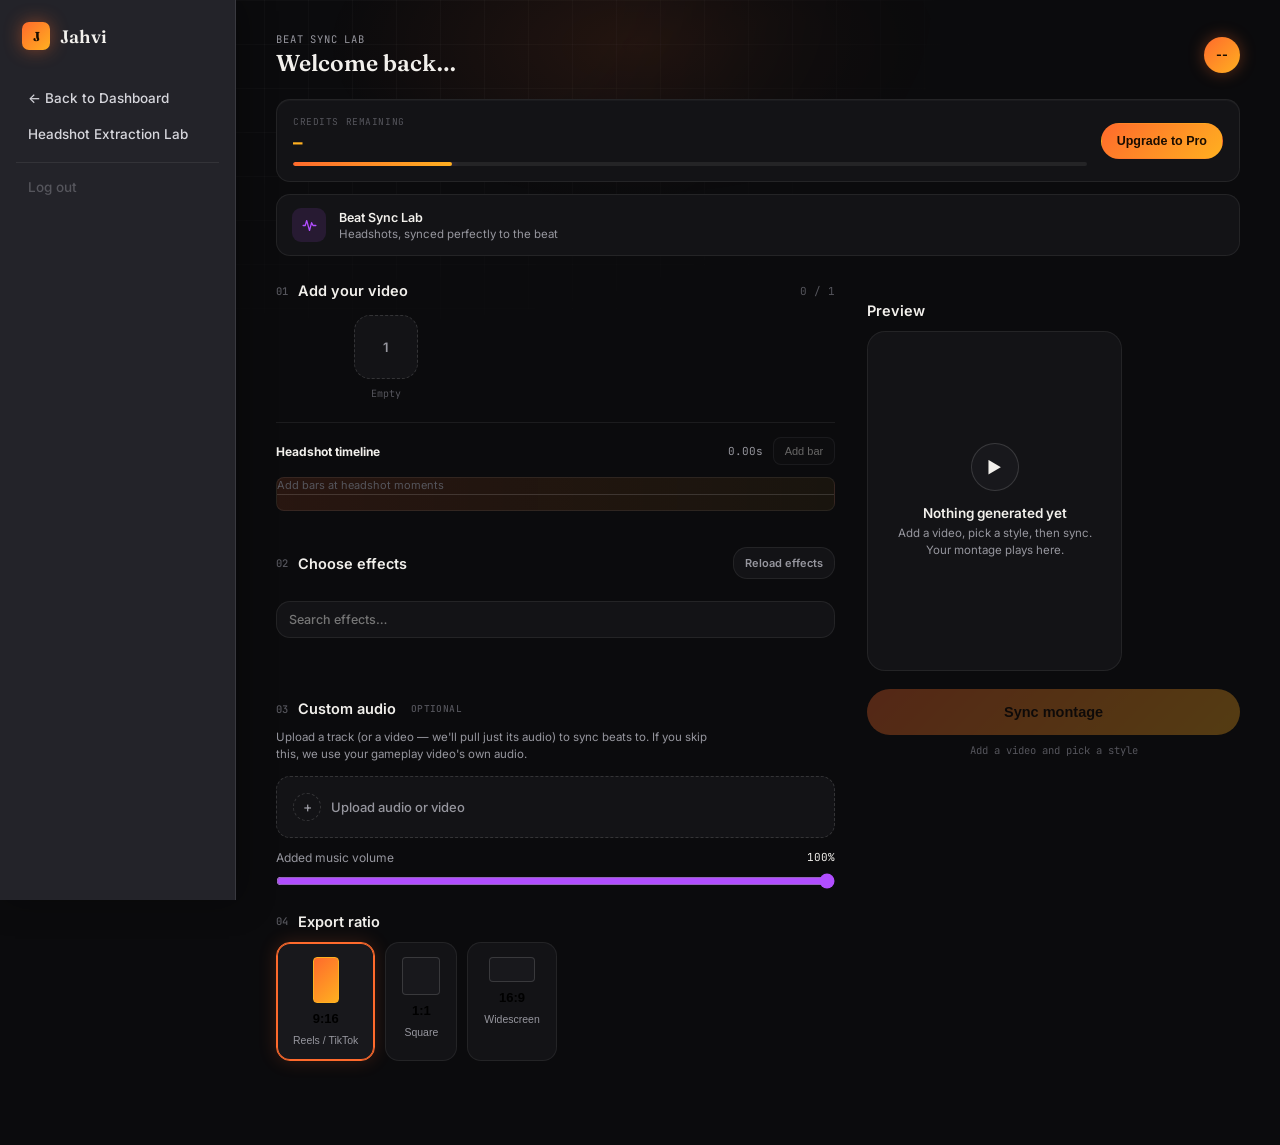
==== frontend/beat_sync_lab.html @ 6cf79934 "Initial project commit" ====
<!DOCTYPE html>
<html lang="en">
<head>
<meta charset="UTF-8">
<meta name="viewport" content="width=device-width, initial-scale=1.0">
<title>Jahvi — Beat Sync Lab</title>
<link rel="preconnect" href="https://fonts.googleapis.com">
<link href="https://fonts.googleapis.com/css2?family=Fraunces:ital,wght@0,600;0,700;1,600&family=Inter:wght@400;500;600;700&family=JetBrains+Mono:wght@400;500&display=swap" rel="stylesheet">
<link rel="stylesheet" href="beat_sync_lab.css">
<link rel="stylesheet" href="timeline.css">
<link rel="stylesheet" href="effects.css">
</head>
<body>

<div class="bg-grid"></div>
<div class="nav-overlay" id="navOverlay"></div>

<div class="app-shell">

  <!-- ================= Sidebar ================= -->
  <nav class="side-panel" id="sidePanel">
    <div class="side-logo">
      <img src="icon/clipForge.png" alt="" class="logo-img" onerror="this.style.display='none'; this.nextElementSibling.style.display='flex';">
      <span class="logo-mark" style="display:none;">J</span>
      <span>Jahvi</span>
    </div>

    <a class="side-link" href="dashboard.html">← Back to Dashboard</a>
    <a class="side-link" href="headshot_extraction_lab.html">Headshot Extraction Lab</a>

    <a class="side-link logout" href="#">Log out</a>
  </nav>

  <!-- ================= Main ================= -->
  <main class="main">

    <!-- Header -->
    <header class="topbar">
      <button class="menu-btn" id="menuBtn" aria-label="Open menu">
        <span></span><span></span><span></span>
      </button>
      <div class="topbar-logo">
        <img src="icon/clipForge.png" alt="" class="logo-img" onerror="this.style.display='none'; this.nextElementSibling.style.display='flex';">
        <span class="logo-mark" style="display:none;">J</span>
        <span class="topbar-logo-text">Jahvi</span>
      </div>
      <div class="greeting">
        <div class="greeting-eyebrow">Beat Sync Lab</div>
        <div class="greeting-name" id="userName">Welcome back…</div>
      </div>
      <div class="avatar" id="userAvatar" aria-label="Your account">--</div>
    </header>

    <div class="top-row">
      <div class="credits-card">
        <div class="credits-info">
          <div class="credits-label">Credits remaining</div>
          <div class="credits-count"><span id="creditsLeft">–</span></div>
          <div class="credits-track"><div class="credits-fill" id="creditsFill"></div></div>
        </div>
        <button type="button" class="upgrade-btn">Upgrade to Pro</button>
      </div>

      <div class="page-identity">
        <div class="page-identity-icon">
          <svg viewBox="0 0 24 24" fill="none" stroke="currentColor" stroke-width="1.8" stroke-linecap="round" stroke-linejoin="round">
            <path d="M3 12h3l2-7 4 14 3-11 2 4h4"/>
          </svg>
        </div>
        <div>
          <div class="page-identity-title">Beat Sync Lab</div>
          <div class="page-identity-sub">Headshots, synced perfectly to the beat</div>
        </div>
      </div>
    </div>


    <div class="content-grid">

      <!-- ============ Left column: workflow ============ -->
      <div class="col-main">

        <div class="section">
          <div class="section-head">
            <div class="section-title"><span class="step-index">01</span>Add your video</div>
            <div class="section-hint" id="clipCount">0 / 1</div>
          </div>

          <div class="reel" id="reel">
            <div class="clip-slot">
              <div class="clip-box" data-index="0">1</div>
              <div class="clip-label">Empty</div>
            </div>
          </div>

          <div class="video-preview-card" id="videoPreviewCard" style="display:none;">
            <video id="videoPreviewPlayer" class="video-preview-player" controls playsinline></video>
            <div class="video-preview-actions">
              <button type="button" class="preview-action-btn" id="replaceVideoBtn">Replace</button>
              <button type="button" class="preview-action-btn preview-action-danger" id="deleteVideoBtn">Delete</button>
            </div>
          </div>

          <input type="file" accept="video/*" class="clip-input" id="videoInput" data-index="0">

          <div class="timeline-section" id="timelineSection">
            <div class="timeline-toolbar">
              <strong>Headshot timeline</strong>
              <span class="timeline-time" id="timelineCurrentTime">0.00s</span>
              <button class="timeline-add" id="addBarBtn" type="button" disabled>Add bar</button>
            </div>
            <div class="timeline-track" id="timelineTrack"><span class="timeline-empty" id="timelineEmpty">Add bars at headshot moments</span></div>
            <ul class="timestamp-list" id="timestampList" aria-label="Headshot timestamps"></ul>
          </div>
        </div>

        <div class="section">
          <div class="section-head">
            <div class="section-title"><span class="step-index">02</span>Choose effects</div>
            <button class="effect-reload" id="reloadEffectsBtn" type="button">Reload effects</button>
          </div>
          <div class="effect-favorites-row" id="effectFavoritesRow"></div>
          <div class="effect-picker-controls">
            <input type="text" id="effectSearchInput" class="effect-search-input" placeholder="Search effects…" autocomplete="off" />
          </div>
          <div class="effect-class-row" id="effectClassRow"></div>
          <div class="effect-load-status" id="effectLoadStatus" aria-live="polite"></div>
        </div>

        <div class="section">
          <div class="section-head">
            <div class="section-title"><span class="step-index">03</span>Custom audio <span class="optional-tag">optional</span></div>
          </div>
          <div class="section-caption">Upload a track (or a video — we'll pull just its audio) to sync beats to. If you skip this, we use your gameplay video's own audio.</div>

          <div class="audio-slot" id="audioSlot">
            <div class="audio-box" id="audioBox">
              <span class="audio-plus">+</span>
              <span>Upload audio or video</span>
            </div>
          </div>

          <div class="audio-preview-card" id="audioPreviewCard" style="display:none;">
            <audio id="audioPreviewPlayer" class="audio-preview-player" controls></audio>
            <div class="audio-preview-row">
              <span class="audio-file-name" id="audioFileName"></span>
              <div class="audio-preview-actions">
                <button type="button" class="preview-action-btn" id="replaceAudioBtn">Replace</button>
                <button type="button" class="preview-action-btn preview-action-danger" id="deleteAudioBtn">Delete</button>
              </div>
            </div>
          </div>

          <input type="file" accept="audio/*,video/*" class="clip-input" id="audioInput">

          <label class="music-volume" for="musicVolume">
            <span>Added music volume</span>
            <output id="musicVolumeValue">100%</output>
            <input id="musicVolume" type="range" min="0" max="100" value="100" step="1">
          </label>
        </div>

        <div class="section">
          <div class="section-head">
            <div class="section-title"><span class="step-index">04</span>Export ratio</div>
          </div>
          <div class="ratio-grid" id="ratioRow">

            <button class="ratio-btn" data-ratio="9:16">
              <span class="ratio-preview ratio-9-16"></span>
              <span class="ratio-name">9:16</span>
              <span class="ratio-sub">Reels / TikTok</span>
            </button>

            <button class="ratio-btn" data-ratio="1:1">
              <span class="ratio-preview ratio-1-1"></span>
              <span class="ratio-name">1:1</span>
              <span class="ratio-sub">Square</span>
            </button>

            <button class="ratio-btn" data-ratio="16:9">
              <span class="ratio-preview ratio-16-9"></span>
              <span class="ratio-name">16:9</span>
              <span class="ratio-sub">Widescreen</span>
            </button>

          </div>
        </div>

      </div>

      <!-- ============ Right column: status + preview ============ -->
      <div class="col-side">

        <div class="section-head preview-head">
          <div class="section-title">Preview</div>
        </div>

        <div class="preview-panel" id="previewPanel">

          <div class="preview-idle" id="previewIdle">
            <div class="preview-icon">▶</div>
            <div class="preview-title">Nothing generated yet</div>
            <div class="preview-sub">Add a video, pick a style, then sync. Your montage plays here.</div>
            <div class="preview-error" id="previewError" style="display:none;"></div>
          </div>

          <div class="preview-processing" id="previewProcessing" style="display:none;">
            <div class="circular-progress">
              <svg viewBox="0 0 120 120">
                <circle class="circle-bg" cx="60" cy="60" r="52"></circle>
                <circle class="circle-fill" id="circleFill" cx="60" cy="60" r="52"></circle>
              </svg>
              <div class="circle-label" id="circleLabel">0%</div>
            </div>

            <!-- Decorative pulsing bars, only animated during beat detection -->
            <div class="mini-waveform" id="miniWaveform">
              <span></span><span></span><span></span><span></span><span></span><span></span><span></span>
            </div>

            <div class="preview-title">Syncing your montage</div>
            <div class="preview-sub" id="processingSub">This usually takes under a minute</div>

            <!-- Live analysis log, filled in from the SSE stream -->
            <div class="analysis-log" id="analysisLog"></div>
          </div>

          <video class="preview-video" id="previewVideo" style="display:none;" controls playsinline></video>

        </div>

        <!-- Sync report, shown once generation finishes -->
        <div class="result-stat" id="resultStat" style="display:none;"></div>

        <div class="side-cta">
          <button class="cta-btn" id="generateBtnDesktop" disabled>Sync montage</button>
          <div class="cta-status" id="ctaStatusDesktop">Add a video and pick a style</div>
        </div>

      </div>

    </div>
  </main>
</div>

<div class="cta-bar">
  <div class="cta-inner">
    <button class="cta-btn" id="generateBtn" disabled>Sync montage</button>
    <div class="cta-status" id="ctaStatus">Add a video and pick a style</div>
  </div>
</div>

<script src="api_config.js"></script>
<script src="auth_ui.js"></script>
<script src="timeline.js"></script>
<script src="effect_picker.js"></script>
<script src="beat_sync_lab.js"></script>
</body>
</html>
---- frontend/beat_sync_lab.css ----
:root{
  --bg: #0B0B0D;
  --card: #131316;
  --card-2: #18181C;
  --border: rgba(255,255,255,0.07);
  --border-strong: rgba(255,255,255,0.14);
  --text: #F2F0EC;
  --muted: #96969E;
  --faint: #55555C;
  --orange: #FF6A2C;
  --gold: #FFB020;
  --violet: #B14EFF;
  --grad: linear-gradient(135deg, var(--orange), var(--gold));
  --radius: 14px;
  --radius-lg: 18px;
  --sidebar-w: 236px;
}

*{ box-sizing:border-box; margin:0; padding:0; }

body{
  background: var(--bg);
  color: var(--text);
  font-family: 'Inter', sans-serif;
  -webkit-font-smoothing: antialiased;
}

img{ max-width:100%; display:block; }

/* ---------- Faint background grid, with a slow living glow behind it ---------- */
.bg-grid{
  position: fixed; inset:0; z-index:0; pointer-events:none;
  background-image:
    linear-gradient(rgba(255,255,255,0.025) 1px, transparent 1px),
    linear-gradient(90deg, rgba(255,255,255,0.025) 1px, transparent 1px);
  background-size: 44px 44px;
  mask-image: radial-gradient(ellipse 70% 60% at 50% 0%, black 40%, transparent 90%);
}
.bg-grid::after{
  content:'';
  position:absolute; top:-20%; left:50%; width:70vw; height:50vh;
  transform: translateX(-50%);
  background: radial-gradient(ellipse closest-side, rgba(255,106,44,0.10), transparent 70%);
  animation: driftGlow 12s ease-in-out infinite alternate;
}
@keyframes driftGlow{
  from{ opacity:.6; transform: translateX(-54%) translateY(0); }
  to{ opacity:1; transform: translateX(-46%) translateY(20px); }
}

/* ============================================================
   Shell: sidebar + main
   ============================================================ */
.app-shell{ display:flex; min-height:100vh; position:relative; z-index:1; }

/* ---------- Sidebar ---------- */
.nav-overlay{
  position: fixed; inset:0; background: rgba(0,0,0,0.6); z-index: 40;
  opacity:0; pointer-events:none; transition: opacity .2s;
}
.nav-overlay.open{ opacity:1; pointer-events:auto; }

.side-panel{
  position: fixed; top:0; left:0; bottom:0; width: var(--sidebar-w); z-index: 50;
  background: #232329; border-right: 1px solid rgba(255,255,255,0.1);
  padding: 22px 16px; display:flex; flex-direction:column;
  transform: translateX(-100%); transition: transform .25s ease;
  box-shadow: 4px 0 32px rgba(0,0,0,0.35);
  overflow: hidden;
}
.side-panel.open{ transform: translateX(0); }
.side-panel::after{
  content:''; position:absolute; top:0; right:-1px; bottom:0; width:1px;
  background: linear-gradient(to bottom, rgba(255,106,44,0.25), transparent 40%);
}

.side-logo{ display:flex; align-items:center; gap:10px; font-family:'Fraunces', serif; font-size:18px; font-weight:600; margin-bottom: 30px; padding: 0 6px; }
.logo-img{ width:28px; height:28px; border-radius:7px; object-fit:cover; }
.logo-mark{ width:28px; height:28px; border-radius:7px; background: var(--grad); align-items:center; justify-content:center; color:#1a0d00; font-size:13px; font-weight:700; box-shadow: 0 0 18px rgba(255,106,44,0.45); }

.side-links{ display:flex; flex-direction:column; gap:1px; flex:1; }
.side-link{
  display:flex; align-items:center; gap:12px; padding: 10px 12px; border-radius:9px;
  color: #D6D6DC; text-decoration:none; font-size:13.5px; font-weight:500;
  transition: background .15s, color .15s;
}
.side-link svg{ width:17px; height:17px; flex-shrink:0; opacity:.95; }
.side-link:hover{ background: rgba(255,255,255,0.08); color: #FFFFFF; }
.side-link.active{ background: rgba(255,106,44,0.16); color: #FFFFFF; }
.side-link.active svg{ opacity:1; color: var(--orange); }
.side-link.logout{ color: var(--faint); margin-top: 10px; border-top: 1px solid var(--border); padding-top: 16px; border-radius:0; }

/* ---------- Main ---------- */
.main{ flex:1; min-width:0; margin-left: 0; padding: 20px 18px 100px; max-width: 1180px; }

.topbar{ display:flex; align-items:center; gap:14px; margin-bottom: 22px; }
.menu-btn{ width:36px; height:36px; border-radius:9px; background: var(--card); border:1px solid var(--border); display:flex; flex-direction:column; align-items:center; justify-content:center; gap:4px; cursor:pointer; flex-shrink:0; transition: border-color .15s; }
.menu-btn:hover{ border-color: var(--border-strong); }
.menu-btn span{ width:15px; height:1.5px; background: var(--text); border-radius:2px; }

/* ---------- Topbar logo (always visible, unlike the sidebar one which
   only shows once the mobile drawer is open) ---------- */
.topbar-logo{ display:flex; align-items:center; gap:8px; flex-shrink:0; }
.topbar-logo .logo-img{ width:26px; height:26px; border-radius:7px; box-shadow: 0 0 14px rgba(255,106,44,0.35); }
.topbar-logo .logo-mark{ width:26px; height:26px; border-radius:7px; }
.topbar-logo-text{ font-family:'Fraunces', serif; font-weight:600; font-size:16px; letter-spacing:.01em; }

.greeting{ flex:1; }
.greeting-eyebrow{ font-family:'JetBrains Mono', monospace; font-size: 10.5px; letter-spacing: 0.08em; text-transform: uppercase; color: var(--muted); }
.greeting-name{ font-family:'Fraunces', serif; font-size: 21px; font-weight: 600; margin-top: 3px; }
.avatar{ width: 36px; height:36px; border-radius:50%; background: var(--grad); display:flex; align-items:center; justify-content:center; font-weight:700; font-size:12.5px; color:#1a0d00; flex-shrink:0; box-shadow: 0 0 16px rgba(255,106,44,0.35); }

/* ---------- Content grid ---------- */
.content-grid{ display:flex; flex-direction:column; gap:0; }
.col-main{ min-width:0; }
.col-side{ min-width:0; }

/* ---------- Sections ---------- */
.section{ margin-bottom: 24px; animation: rise .45s ease both; }
.section:nth-of-type(1){ animation-delay: .03s; }
.section:nth-of-type(2){ animation-delay: .07s; }
.section:nth-of-type(3){ animation-delay: .11s; }
@keyframes rise{ from{ opacity:0; transform: translateY(8px); } to{ opacity:1; transform: translateY(0); } }

.section-head{ display:flex; align-items:baseline; justify-content:space-between; margin-bottom: 12px; }
.section-title{ font-size: 14.5px; font-weight: 600; display:flex; align-items:center; gap:9px; }
.step-index{ font-family:'JetBrains Mono', monospace; font-size: 10.5px; font-weight:500; color: var(--faint); letter-spacing: .04em; }
.section-hint{ font-family:'JetBrains Mono', monospace; font-size: 11px; color: var(--faint); }
.preview-head{ margin-top: 20px; }

/* ---------- Top row: credits + Beat Sync Lab + Extraction Lab ---------- */
.top-row{ display:flex; flex-direction:column; gap:12px; margin-bottom: 26px; }

/* ---------- Credits + Upgrade ---------- */
.credits-card{
  display:flex; align-items:center; gap:14px; padding: 15px 16px;
  border-radius: var(--radius); background: var(--card); border: 1px solid var(--border);
  box-shadow: inset 0 1px 0 rgba(255,255,255,0.03);
}
.credits-info{ flex:1; }
.credits-label{ font-family:'JetBrains Mono', monospace; font-size:9.5px; letter-spacing:.06em; text-transform:uppercase; color: var(--faint); }
.credits-count{ font-size:19px; font-weight:700; margin: 3px 0 8px; }
.credits-count span{ color: var(--gold); }
.credits-track{ width:100%; height:4px; background: var(--border); border-radius:999px; overflow:hidden; }
.credits-fill{ height:100%; width: var(--fill-percent, 20%); background: var(--grad); border-radius:999px; transition: width .3s; box-shadow: 0 0 8px rgba(255,178,32,0.5); }
.upgrade-btn{
  flex-shrink:0; padding: 10px 15px; border-radius: 999px; border: 1px solid transparent;
  background: var(--grad); color:#1a0d00; font-weight:700; font-size:12.5px; cursor:pointer;
  transition: transform .15s, filter .15s, box-shadow .15s;
  box-shadow: 0 0 0 rgba(255,106,44,0);
}
.upgrade-btn:hover{ filter: brightness(1.08); box-shadow: 0 4px 18px rgba(255,106,44,0.35); }
.upgrade-btn:active{ transform: scale(0.96); }

/* ---------- This page's identity block (crosshair icon + title) ---------- */
.page-identity{
  display:flex; align-items:center; gap:13px; padding:13px 15px; border-radius: var(--radius);
  background: var(--card); border: 1px solid var(--border);
}
.page-identity-icon{
  width:34px; height:34px; border-radius:9px; background: rgba(177,78,255,0.12); color: var(--violet);
  display:flex; align-items:center; justify-content:center; flex-shrink:0;
}
.page-identity-icon svg{ width:17px; height:17px; }
.page-identity-title{ font-size:12.5px; font-weight:600; color: var(--text); }
.page-identity-sub{ font-size:11.5px; color: var(--muted); margin-top:2px; }

.section-caption{ font-size:11.5px; color: var(--muted); line-height:1.5; margin-bottom:12px; max-width: 440px; }
.optional-tag{
  font-family:'JetBrains Mono', monospace; font-size:9.5px; letter-spacing:.04em; text-transform:uppercase;
  color: var(--faint); font-weight:500; margin-left:6px;
}

/* ---------- This page's active-state accents use violet, not orange ---------- */
.style-card.active{ border-color: var(--violet); background: var(--card-2); box-shadow: 0 0 22px rgba(177,78,255,0.22); }
.style-card.active svg{ color: var(--violet); }
.style-card.active .style-bars span{ background: linear-gradient(135deg, var(--violet), var(--gold)); }

.ratio-btn.active{ border-color: var(--violet); background: var(--card-2); box-shadow: inset 0 0 0 1px var(--violet), 0 0 18px rgba(177,78,255,0.18); }
.ratio-btn.active .ratio-preview{ border-color: var(--violet); background: linear-gradient(135deg, var(--violet), var(--gold)); }

.clip-box.filled{ border-color: var(--violet); box-shadow: 0 0 20px rgba(177,78,255,0.2); }
.clip-box.filled::before{ color: var(--violet); }
.clip-box:hover{ border-color: var(--violet); box-shadow: 0 0 0 4px rgba(177,78,255,0.08); }

.cta-btn{ background: linear-gradient(135deg, var(--violet), var(--gold)); }
.cta-btn:hover:not(:disabled){ box-shadow: 0 6px 24px rgba(177,78,255,0.35); }

.circle-fill{ stroke: var(--violet); filter: drop-shadow(0 0 6px rgba(177,78,255,0.6)); }
.credits-fill{ box-shadow: 0 0 8px rgba(177,78,255,0.4); }

/* ---------- Audio upload (simple, no waveform/marker editing) ---------- */
.audio-box{
  display:flex; align-items:center; gap:10px; padding: 16px; border-radius: var(--radius);
  border: 1.5px dashed var(--border-strong); background: var(--card); cursor:pointer;
  color: var(--muted); font-size:13px; font-weight:500; transition: border-color .15s, color .15s;
}
.audio-box:hover{ border-color: var(--violet); color: var(--text); }
.audio-plus{
  width:28px; height:28px; border-radius:50%; border: 1.5px dashed var(--border-strong);
  display:flex; align-items:center; justify-content:center; font-size:14px; flex-shrink:0;
}

.audio-preview-card{ background: var(--card); border:1px solid var(--border); border-radius: var(--radius); padding: 12px 14px; animation: rise .3s ease both; }
.audio-preview-player{ width: 100%; margin-bottom: 10px; }
.audio-preview-row{ display:flex; align-items:center; justify-content:space-between; gap:12px; flex-wrap:wrap; }
.audio-file-name{ font-family:'JetBrains Mono', monospace; font-size:11.5px; color: var(--text); overflow:hidden; text-overflow:ellipsis; white-space:nowrap; max-width: 220px; }
.audio-preview-actions{ display:flex; gap:8px; }
.audio-preview-actions .preview-action-btn{ flex:none; padding: 7px 14px; }
.music-volume{ display:grid; grid-template-columns:1fr auto; gap:8px 12px; margin-top:12px; color:var(--muted); font-size:12px; }
.music-volume output{ color:var(--text); font-family:'JetBrains Mono', monospace; font-size:11px; }
.music-volume input{ grid-column:1 / -1; width:100%; accent-color:var(--violet); }

/* ---------- Decorative pulsing waveform (only animates during beat detection) ---------- */
.mini-waveform{ display:flex; align-items:flex-end; gap:4px; height:24px; margin-bottom:14px; }
.mini-waveform span{
  width:4px; border-radius:2px; background: var(--border-strong); height:30%;
  transition: background .2s;
}
.mini-waveform.active span{ background: linear-gradient(180deg, var(--violet), var(--gold)); animation: wavePulse 1s ease-in-out infinite; }
.mini-waveform.active span:nth-child(1){ animation-delay: 0s; }
.mini-waveform.active span:nth-child(2){ animation-delay: .1s; }
.mini-waveform.active span:nth-child(3){ animation-delay: .2s; }
.mini-waveform.active span:nth-child(4){ animation-delay: .3s; }
.mini-waveform.active span:nth-child(5){ animation-delay: .2s; }
.mini-waveform.active span:nth-child(6){ animation-delay: .1s; }
.mini-waveform.active span:nth-child(7){ animation-delay: 0s; }
@keyframes wavePulse{
  0%, 100%{ height: 30%; }
  50%{ height: 100%; }
}

/* ---------- Live analysis log ---------- */
.analysis-log{
  width:100%; max-width: 260px; margin-top: 14px; text-align:left;
  font-family:'JetBrains Mono', monospace; font-size: 10.5px; color: var(--muted);
  max-height: 90px; overflow-y:auto; display:flex; flex-direction:column; gap:4px;
}
.analysis-log-line{ animation: rise .25s ease both; }
.analysis-log-line.latest{ color: var(--violet); }

/* ---------- Sync report (shown once generation finishes) ---------- */
.result-stat{
  margin-top: 14px; padding: 11px 14px; border-radius: 10px;
  background: rgba(177,78,255,0.08); border: 1px solid rgba(177,78,255,0.25);
  font-family:'JetBrains Mono', monospace; font-size: 11.5px; color: var(--violet);
  text-align:center; animation: rise .3s ease both;
}

/* ---------- Video upload ---------- */
.reel{ display:flex; gap: 0; position: relative; }
.clip-slot{ flex:1; max-width: 220px; position:relative; display:flex; flex-direction:column; align-items:center; padding: 4px; }
.clip-box{
  width:64px; height:64px; border-radius:16px; border: 1.5px dashed var(--border-strong);
  display:flex; align-items:center; justify-content:center; background: var(--card);
  font-size: 13px; font-weight:600; color: var(--muted); position:relative; z-index:1;
  cursor:pointer; transition: border-color .15s, transform .15s, box-shadow .15s;
}
.clip-box:hover{ border-color: var(--orange); box-shadow: 0 0 0 4px rgba(255,106,44,0.08); }
.clip-box:active{ transform: scale(0.94); }
.clip-box.filled{ border-style: solid; border-color: var(--orange); background: var(--card-2); box-shadow: 0 0 20px rgba(255,106,44,0.2); }
.clip-box.filled::before{ content:'✓'; color:var(--orange); font-size:20px; }
.clip-label{ font-family:'JetBrains Mono', monospace; font-size: 10px; color: var(--faint); margin-top:8px; text-align:center; max-width:130px; overflow:hidden; text-overflow:ellipsis; white-space:nowrap; }
.clip-input{ display:none; }

/* ---------- Video preview card (shown once a video is picked) ---------- */
.video-preview-card{
  background: var(--card); border: 1px solid var(--border); border-radius: var(--radius-lg);
  overflow: hidden; animation: rise .3s ease both;
}
.video-preview-player{
  width: 100%; max-height: 260px; display:block; background:#000; object-fit: contain;
}
.video-preview-actions{ display:flex; gap:10px; padding: 12px; }
.preview-action-btn{
  flex:1; padding: 10px; border-radius: 10px; border: 1px solid var(--border-strong);
  background: var(--card-2); color: var(--text); font-weight:600; font-size:12.5px;
  cursor:pointer; transition: border-color .15s, background .15s, transform .15s;
}
.preview-action-btn:hover{ border-color: var(--orange); }
.preview-action-btn:active{ transform: scale(0.97); }
.preview-action-danger{ color: #FF6A6A; }
.preview-action-danger:hover{ border-color: #FF6A6A; background: rgba(255,106,106,0.08); }

/* ---------- Style picker ---------- */
.style-row{ display:flex; gap:9px; overflow-x:auto; padding-bottom:4px; scrollbar-width:none; }
.style-row::-webkit-scrollbar{ display:none; }
.style-card{
  flex-shrink:0; width: 96px; padding: 13px 11px; border-radius: var(--radius);
  background: var(--card); border: 1.5px solid var(--border); cursor:pointer;
  transition: border-color .15s, background .15s, transform .15s, box-shadow .15s;
}
.style-card:hover{ border-color: var(--border-strong); transform: translateY(-2px); }
.style-card:active{ transform: scale(0.96); }
.style-card.active{ border-color: var(--orange); background: var(--card-2); box-shadow: 0 0 22px rgba(255,106,44,0.22); }
.style-card svg{ width:17px; height:17px; color: var(--muted); margin-bottom:9px; transition: color .15s; }
.style-card.active svg{ color: var(--orange); }
.style-name{ font-size: 12.5px; font-weight:600; margin-bottom:8px; }
.style-bars{ display:flex; gap:3px; align-items:flex-end; height:14px; }
.style-bars span{ flex:1; background: var(--border-strong); border-radius:2px; transition: background .15s; }
.style-card.active .style-bars span{ background: var(--grad); }

.style-bar-h1{ height:25%; }
.style-bar-h2{ height:50%; }
.style-bar-h3{ height:75%; }
.style-bar-h4{ height:100%; }
.style-bar-lit{ opacity:1; }
.style-bar-dim{ opacity:0.35; }

/* ---------- Export ratio picker ---------- */
.ratio-grid{ display:flex; gap:10px; flex-wrap:wrap; }
.ratio-btn{
  display:flex; flex-direction:column; align-items:center; gap:8px; padding: 14px 16px;
  border-radius: var(--radius); border: 1.5px solid var(--border); background: var(--card);
  cursor:pointer; transition: border-color .15s, background .15s, transform .15s, box-shadow .15s;
}
.ratio-btn:hover{ border-color: var(--border-strong); transform: translateY(-2px); }
.ratio-btn:active{ transform: scale(0.96); }
.ratio-btn.active{ border-color: var(--orange); background: var(--card-2); box-shadow: inset 0 0 0 1px var(--orange), 0 0 18px rgba(255,106,44,0.18); }

.ratio-preview{
  border-radius: 4px; background: var(--card-2); border: 1.5px solid var(--border-strong);
  transition: border-color .15s, background .15s;
}
.ratio-btn.active .ratio-preview{ border-color: var(--gold); background: var(--grad); }

.ratio-9-16{ width: 26px; aspect-ratio: 9 / 16; }
.ratio-1-1{ width: 38px; aspect-ratio: 1 / 1; }
.ratio-16-9{ width: 46px; aspect-ratio: 16 / 9; }

.ratio-name{ font-size: 13px; font-weight:700; }
.ratio-sub{ font-size: 10.5px; color: var(--muted); }

/* ---------- Preview ---------- */
.preview-panel{
  aspect-ratio: 9/12; max-height: 340px; border-radius: var(--radius-lg);
  background: var(--card); border: 1px solid var(--border);
  display:flex; flex-direction:column; align-items:center; justify-content:center;
  position:relative; overflow:hidden; text-align:center; padding:20px; transition: border-color .2s, box-shadow .2s;
}
.preview-panel.ready{ border-color: var(--orange); box-shadow: 0 0 30px rgba(255,106,44,0.15); }
.preview-icon{ width:48px; height:48px; border-radius:50%; background: var(--card-2); border:1px solid var(--border-strong); display:flex; align-items:center; justify-content:center; margin-bottom:14px; font-size:16px; }
.preview-title{ font-size:13.5px; font-weight:600; margin-bottom:4px; }
.preview-sub{ font-size:11.5px; color: var(--muted); max-width:220px; line-height:1.5; }

.preview-idle,
.preview-processing{ display:flex; flex-direction:column; align-items:center; justify-content:center; }

.preview-video{ width:100%; height:100%; object-fit:contain; background:#000; border-radius: var(--radius-lg); }

/* ---------- Circular progress ring, with the % number in the middle ---------- */
.circular-progress{ position:relative; width:112px; height:112px; margin-bottom:16px; }
.circular-progress svg{ width:100%; height:100%; transform: rotate(-90deg); }
.circle-bg{ fill:none; stroke: var(--border); stroke-width:8; }
.circle-fill{
  fill:none; stroke: var(--orange); stroke-width:8; stroke-linecap:round;
  stroke-dasharray: 326.7;
  stroke-dashoffset: calc(326.7 - (326.7 * var(--progress-percent, 0) / 100));
  transition: stroke-dashoffset .3s ease;
  filter: drop-shadow(0 0 6px rgba(255,106,44,0.6));
}
.circle-label{
  position:absolute; inset:0; display:flex; align-items:center; justify-content:center;
  font-family:'JetBrains Mono', monospace; font-weight:700; font-size:20px; color: var(--text);
}

.preview-error{ color: var(--orange); font-size:11.5px; margin-top:10px; max-width:220px; }

/* ---------- Beat Sync Lab ---------- */
.bsl-card{
  display:flex; align-items:center; gap:13px; padding:13px 15px; border-radius: var(--radius);
  background: var(--card);
  border: 1px solid var(--border); cursor:pointer; transition: border-color .15s, transform .15s;
}
.bsl-card:hover{ border-color: rgba(177,78,255,0.4); transform: translateY(-1px); }
.bsl-card:active{ transform: scale(0.98); }
.bsl-icon{ width:34px; height:34px; border-radius:9px; background: rgba(177,78,255,0.12); color: var(--violet); display:flex; align-items:center; justify-content:center; flex-shrink:0; }
.bsl-icon svg{ width:16px; height:16px; }
.bsl-text{ flex:1; }
.bsl-title{ font-size:12.5px; font-weight:600; color: var(--text); }
.bsl-sub{ font-size:11.5px; color: var(--muted); margin-top:2px; }
.bsl-arrow{ color: var(--violet); font-size:15px; transition: transform .15s; }
.bsl-card:hover .bsl-arrow{ transform: translateX(3px); }

/* ---------- CTA buttons ---------- */
.cta-btn{
  width:100%; padding: 15px; border-radius: 999px; border:none;
  background: var(--grad); color:#1a0d00; font-weight:700; font-size:14.5px;
  cursor:pointer; transition: opacity .15s, transform .15s, filter .15s, box-shadow .15s;
}
.cta-btn:hover:not(:disabled){ filter: brightness(1.06); box-shadow: 0 6px 24px rgba(255,106,44,0.35); }
.cta-btn:disabled{ opacity:0.3; cursor:not-allowed; }
.cta-btn:active:not(:disabled){ transform: scale(0.98); }
.cta-status{ text-align:center; font-family:'JetBrains Mono', monospace; font-size:10.5px; color: var(--faint); margin-top:8px; }

.cta-bar{
  position: fixed; bottom:0; left:0; right:0; padding: 14px 18px 18px; z-index: 20;
  background: linear-gradient(to top, var(--bg) 65%, transparent);
}
.cta-inner{ max-width: 640px; margin:0 auto; }

.side-cta{ display:none; margin-top: 18px; }

/* ============================================================
   Responsive: desktop gets persistent sidebar + 2-col grid
   ============================================================ */
@media (min-width: 900px){
  .bg-grid{ mask-image: radial-gradient(ellipse 60% 50% at 30% 0%, black 30%, transparent 85%); }

  .side-panel{ position: sticky; top:0; height:100vh; transform:none; }
  .nav-overlay{ display:none; }
  .menu-btn{ display:none; }
  .topbar-logo{ display:none; } /* sidebar logo is already visible on desktop */

  .main{ padding: 32px 40px 60px; margin: 0 auto; }
  .greeting-name{ font-size: 23px; }

  .content-grid{ display:grid; grid-template-columns: 1.5fr 1fr; gap: 32px; align-items:start; }
  .col-side{ position: sticky; top: 32px; }

  .cta-bar{ display:none; }
  .side-cta{ display:block; }
}

@media (min-width: 1100px){
  .style-card{ width: 108px; }
}

.lab-nav-btn{
  display:inline-flex; align-items:center; padding: 10px 16px;
  border-radius: 999px; border: 1px solid rgba(255,255,255,0.14);
  background: #131316; text-decoration:none; transition: border-color .15s, background .15s, transform .15s;
}
.lab-nav-btn:hover{ border-color: #B14EFF; background: rgba(177,78,255,0.08); transform: translateY(-1px); }
.lab-nav-btn p{
  margin:0; font-family:'Inter', sans-serif; font-size: 13px; font-weight:600; color: #F2F0EC;
}
---- frontend/timeline.css ----
.timeline-section{margin-top:18px;padding:14px 0 0;border-top:1px solid var(--border)}
.timeline-toolbar{display:flex;align-items:center;gap:10px;margin-bottom:12px;font-size:12px}
.timeline-time{margin-left:auto;font-family:'JetBrains Mono',monospace;color:var(--muted);font-size:11px}
.timeline-add{padding:7px 11px;border:1px solid var(--border-strong);border-radius:8px;background:var(--card);color:var(--text);font-size:11px;cursor:pointer}
.timeline-add:disabled{opacity:.4;cursor:not-allowed}
.timeline-track{position:relative;height:34px;border:1px solid var(--border);border-radius:8px;background:linear-gradient(90deg,rgba(255,106,44,.12),rgba(255,178,32,.06));touch-action:none;}
.timeline-track::after{content:'';position:absolute;left:0;right:0;top:16px;border-top:1px solid rgba(255,255,255,.14)}
.timeline-empty{position:absolute;inset:0;display:grid;place-items:center;color:var(--faint);font-size:11px;pointer-events:none}
.timeline-bar{position:absolute;top:5px;width:8px;height:24px;transform:translateX(-50%);border:0;border-radius:5px;background:var(--orange);box-shadow:0 0 0 2px rgba(255,106,44,.18);cursor:ew-resize;z-index:1;touch-action:none;user-select:none}
.timeline-bar.active{background:var(--gold);box-shadow:0 0 14px 4px rgba(255,178,32,.7)}
.timestamp-list{display:grid;gap:6px;margin:12px 0 0;padding:0;list-style:none}
.timestamp-item{display:flex;align-items:center;gap:8px;padding:7px 9px;border:1px solid var(--border);border-radius:8px;background:rgba(255,255,255,.02);flex-wrap:wrap}
.timestamp-item.active{border-color:rgba(255,178,32,.55)}
.timestamp-label{min-width:62px;font-size:10px;font-weight:700;letter-spacing:.08em;text-transform:uppercase;color:var(--muted)}
.timestamp-jump{flex:1;min-width:76px;text-align:left;border:0;background:none;color:var(--text);font:11px 'JetBrains Mono',monospace;cursor:pointer}
.timestamp-field{display:inline-flex;align-items:center;gap:6px;padding:2px 6px;border:1px solid var(--border);border-radius:6px;background:rgba(255,255,255,.02);font-size:10px;color:var(--muted)}
.timestamp-input{width:74px;padding:5px 6px;border:1px solid var(--border-strong);border-radius:6px;background:var(--card);color:var(--text);font:11px 'JetBrains Mono',monospace;text-align:right}
.timestamp-step{width:22px;height:22px;padding:0;border:1px solid var(--border-strong);border-radius:5px;background:var(--card);color:var(--text);font-size:15px;line-height:18px;cursor:pointer}
.timestamp-step:hover{border-color:var(--orange);color:var(--orange)}
.timestamp-step-select{height:22px;padding:0 3px;border:1px solid var(--border-strong);border-radius:5px;background:var(--card);color:var(--text);font-size:10px;cursor:pointer}
.timestamp-delete{width:22px;height:22px;border:0;background:none;color:#ff6a6a;font-size:18px;line-height:1;cursor:pointer}
.mode-toggle{display:flex;gap:8px;max-width:320px}
.mode-btn{flex:1;padding:10px 12px;border:1px solid var(--border);border-radius:9px;background:var(--card);color:var(--muted);font-size:12px;font-weight:600;cursor:pointer}
.mode-btn.active{border-color:var(--orange);background:var(--card-2);color:var(--orange);box-shadow:0 0 14px rgba(255,106,44,.16)}
---- frontend/effects.css ----
.effect-reload{margin-left:auto;flex-shrink:0;padding:8px 11px;border:1px solid var(--border);border-radius:var(--radius);background:var(--card);color:var(--muted);font:600 11px 'Inter',sans-serif;cursor:pointer}
.effect-reload:hover{border-color:var(--border-strong);color:var(--text)}
.effect-reload:disabled{cursor:wait;opacity:.55}
.effect-load-status{min-height:18px;margin-top:8px;color:var(--muted);font-size:11px}
.effect-load-status.error{color:#ff8a72}
.effect-class-row{display:grid;grid-template-columns:repeat(auto-fit,minmax(150px,1fr));gap:10px;margin-top:12px}
.effect-class{display:flex;flex-direction:column;align-items:flex-start;gap:8px;min-height:72px;padding:12px 14px;border-radius:var(--radius);background:var(--card);border:1.5px solid var(--border);color:var(--text);cursor:pointer;text-align:left;font-family:'Inter',sans-serif;transition:border-color .15s,background .15s,transform .15s,box-shadow .15s}
.effect-class:hover{border-color:var(--border-strong);transform:translateY(-2px)}
.effect-class:active{transform:scale(.96)}
.effect-class.selected{border-color:var(--violet);background:var(--card-2);box-shadow:0 0 20px rgba(177,78,255,.16)}
.effect-class-name{font-size:12.5px;font-weight:600}
.effect-states{display:flex;gap:6px;flex-wrap:wrap}
.effect-state{padding:3px 6px;border:1px solid var(--border);border-radius:999px;color:var(--muted);font-size:9.5px;letter-spacing:.04em;text-transform:uppercase}
.effect-class.selected .effect-state{border-color:rgba(177,78,255,.35);color:#d8b7ff}
@media (max-width:600px){.effect-class-row{grid-template-columns:repeat(2,minmax(0,1fr))}.effect-class{min-height:78px}}

/* --- effect search bar, 5+refresh picker, favorites (shared across Dashboard + Beat Sync Lab) --- */
.effect-picker-controls{display:flex;gap:8px;align-items:center;margin-top:10px}
.effect-search-input{flex:1;padding:10px 12px;border-radius:var(--radius);background:var(--card);border:1.5px solid var(--border);color:var(--text);font:500 12.5px 'Inter',sans-serif}
.effect-search-input:focus{outline:none;border-color:var(--violet)}
.effect-refresh-btn{flex-shrink:0;width:36px;height:36px;border-radius:var(--radius);background:var(--card);border:1.5px solid var(--border);color:var(--text);font-size:15px;cursor:pointer;transition:border-color .15s,transform .15s}
.effect-refresh-btn:hover{border-color:var(--border-strong)}
.effect-refresh-btn:active{transform:rotate(180deg)}
.effect-favorites-row{display:grid;grid-template-columns:repeat(auto-fit,minmax(150px,1fr));gap:10px;margin-top:4px}
.effect-favorites-row.empty{display:none}
.effect-favorite-star{position:absolute;top:8px;right:8px;background:none;border:none;color:var(--muted);font-size:14px;cursor:pointer;line-height:1;padding:2px}
.effect-favorite-star:hover{color:#ffcf4d}
.effect-class{position:relative}
@media (max-width:600px){.effect-favorites-row{grid-template-columns:repeat(2,minmax(0,1fr))}}
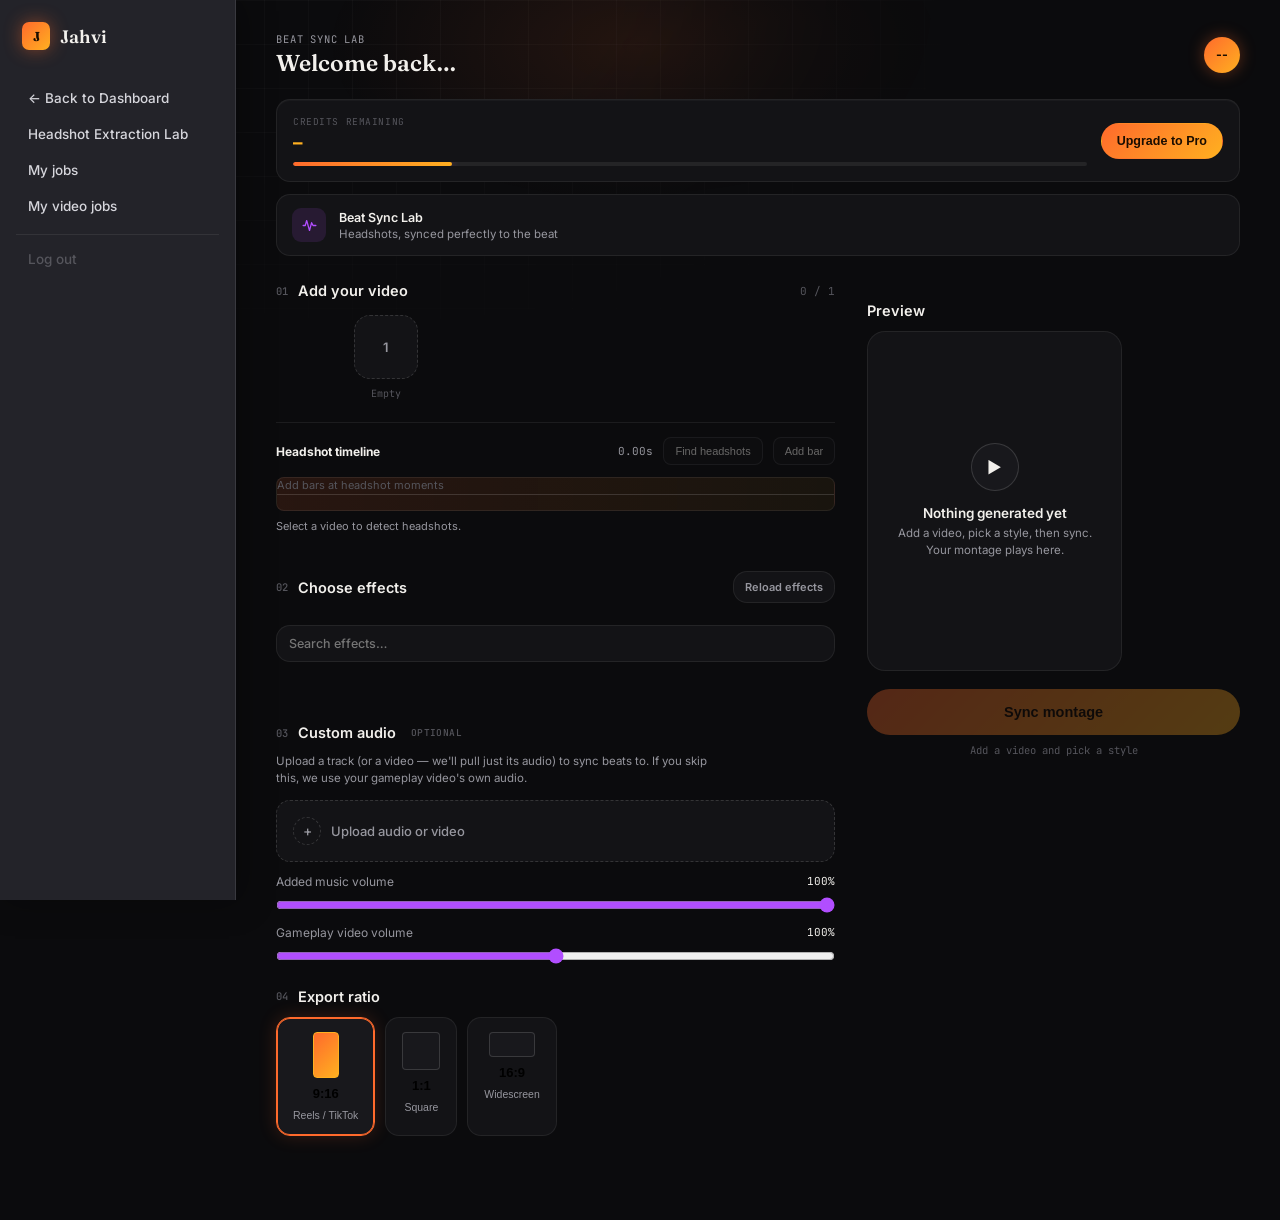
==== commit 285ec7fa: "Commit project files" ====
--- a/frontend/beat_sync_lab.html
+++ b/frontend/beat_sync_lab.html
@@ -27,6 +27,8 @@
 
     <a class="side-link" href="dashboard.html">← Back to Dashboard</a>
     <a class="side-link" href="headshot_extraction_lab.html">Headshot Extraction Lab</a>
+    <a class="side-link" href="my_videos.html">My jobs</a>
+    <a class="side-link" href="my_videos.html">My video jobs</a>
 
     <a class="side-link logout" href="#">Log out</a>
   </nav>
@@ -107,9 +109,11 @@
             <div class="timeline-toolbar">
               <strong>Headshot timeline</strong>
               <span class="timeline-time" id="timelineCurrentTime">0.00s</span>
+              <button class="timeline-add" id="detectHeadshotsBtn" type="button" disabled>Find headshots</button>
               <button class="timeline-add" id="addBarBtn" type="button" disabled>Add bar</button>
             </div>
             <div class="timeline-track" id="timelineTrack"><span class="timeline-empty" id="timelineEmpty">Add bars at headshot moments</span></div>
+            <p class="headshot-detection-status" id="headshotDetectionStatus" role="status" aria-live="polite">Select a video to detect headshots.</p>
             <ul class="timestamp-list" id="timestampList" aria-label="Headshot timestamps"></ul>
           </div>
         </div>
@@ -158,6 +162,11 @@
             <output id="musicVolumeValue">100%</output>
             <input id="musicVolume" type="range" min="0" max="100" value="100" step="1">
           </label>
+          <label class="music-volume" for="videoVolume">
+            <span>Gameplay video volume</span>
+            <output id="videoVolumeValue">100%</output>
+            <input id="videoVolume" type="range" min="0" max="200" value="100" step="1">
+          </label>
         </div>
 
         <div class="section">
--- a/frontend/timeline.css
+++ b/frontend/timeline.css
@@ -1,8 +1,9 @@
 .timeline-section{margin-top:18px;padding:14px 0 0;border-top:1px solid var(--border)}
-.timeline-toolbar{display:flex;align-items:center;gap:10px;margin-bottom:12px;font-size:12px}
+.timeline-toolbar{display:flex;align-items:center;gap:10px;margin-bottom:12px;font-size:12px;flex-wrap:wrap}
 .timeline-time{margin-left:auto;font-family:'JetBrains Mono',monospace;color:var(--muted);font-size:11px}
 .timeline-add{padding:7px 11px;border:1px solid var(--border-strong);border-radius:8px;background:var(--card);color:var(--text);font-size:11px;cursor:pointer}
 .timeline-add:disabled{opacity:.4;cursor:not-allowed}
+.headshot-detection-status{min-height:16px;margin:8px 0 0;color:var(--muted);font-size:11px;line-height:1.4}
 .timeline-track{position:relative;height:34px;border:1px solid var(--border);border-radius:8px;background:linear-gradient(90deg,rgba(255,106,44,.12),rgba(255,178,32,.06));touch-action:none;}
 .timeline-track::after{content:'';position:absolute;left:0;right:0;top:16px;border-top:1px solid rgba(255,255,255,.14)}
 .timeline-empty{position:absolute;inset:0;display:grid;place-items:center;color:var(--faint);font-size:11px;pointer-events:none}
